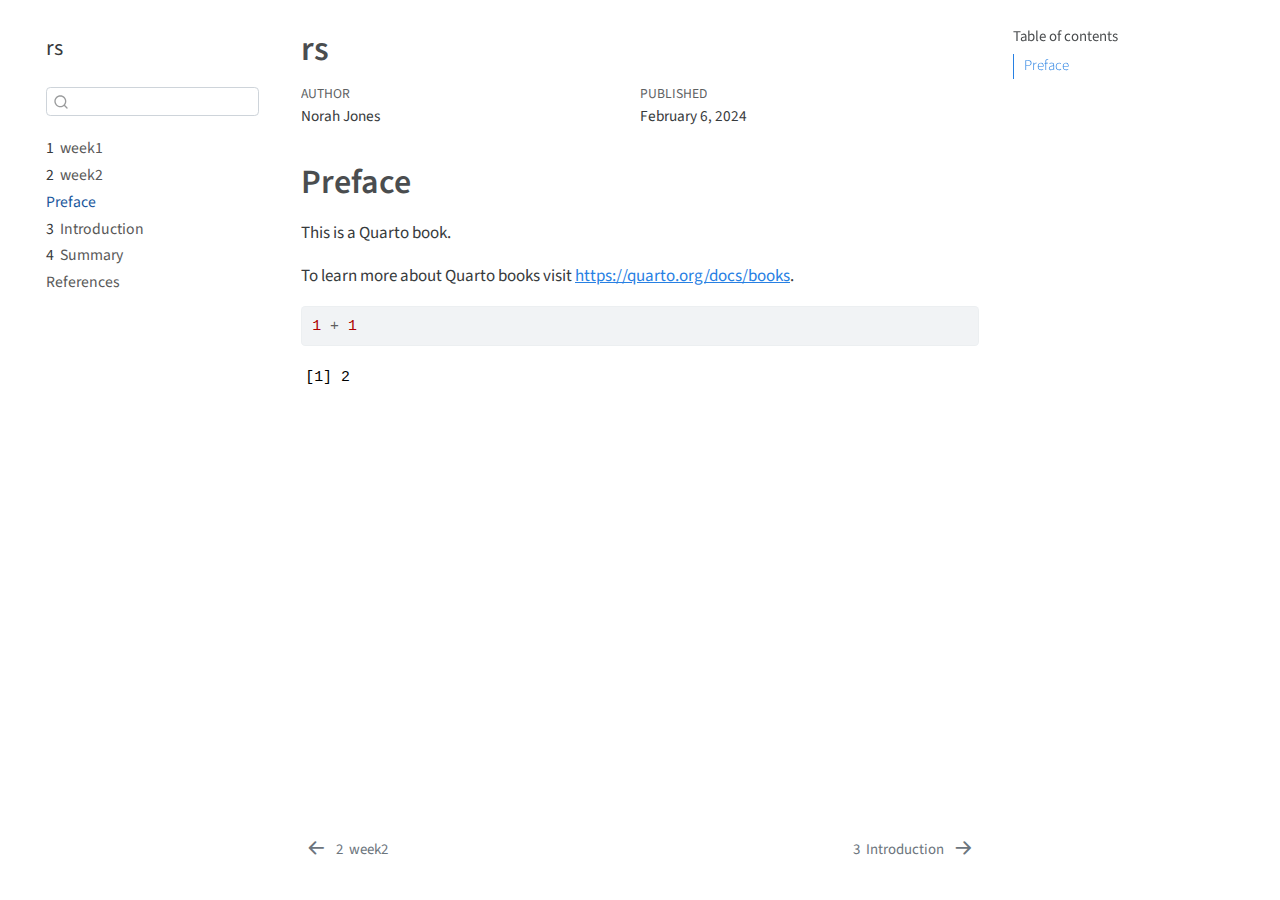
==== docs/index.html @ 3183f206 "111" ====
<!DOCTYPE html>
<html xmlns="http://www.w3.org/1999/xhtml" lang="en" xml:lang="en"><head>

<meta charset="utf-8">
<meta name="generator" content="quarto-1.3.450">

<meta name="viewport" content="width=device-width, initial-scale=1.0, user-scalable=yes">

<meta name="author" content="Norah Jones">
<meta name="dcterms.date" content="2024-02-06">

<title>rs</title>
<style>
code{white-space: pre-wrap;}
span.smallcaps{font-variant: small-caps;}
div.columns{display: flex; gap: min(4vw, 1.5em);}
div.column{flex: auto; overflow-x: auto;}
div.hanging-indent{margin-left: 1.5em; text-indent: -1.5em;}
ul.task-list{list-style: none;}
ul.task-list li input[type="checkbox"] {
  width: 0.8em;
  margin: 0 0.8em 0.2em -1em; /* quarto-specific, see https://github.com/quarto-dev/quarto-cli/issues/4556 */ 
  vertical-align: middle;
}
/* CSS for syntax highlighting */
pre > code.sourceCode { white-space: pre; position: relative; }
pre > code.sourceCode > span { display: inline-block; line-height: 1.25; }
pre > code.sourceCode > span:empty { height: 1.2em; }
.sourceCode { overflow: visible; }
code.sourceCode > span { color: inherit; text-decoration: inherit; }
div.sourceCode { margin: 1em 0; }
pre.sourceCode { margin: 0; }
@media screen {
div.sourceCode { overflow: auto; }
}
@media print {
pre > code.sourceCode { white-space: pre-wrap; }
pre > code.sourceCode > span { text-indent: -5em; padding-left: 5em; }
}
pre.numberSource code
  { counter-reset: source-line 0; }
pre.numberSource code > span
  { position: relative; left: -4em; counter-increment: source-line; }
pre.numberSource code > span > a:first-child::before
  { content: counter(source-line);
    position: relative; left: -1em; text-align: right; vertical-align: baseline;
    border: none; display: inline-block;
    -webkit-touch-callout: none; -webkit-user-select: none;
    -khtml-user-select: none; -moz-user-select: none;
    -ms-user-select: none; user-select: none;
    padding: 0 4px; width: 4em;
  }
pre.numberSource { margin-left: 3em;  padding-left: 4px; }
div.sourceCode
  {   }
@media screen {
pre > code.sourceCode > span > a:first-child::before { text-decoration: underline; }
}
</style>


<script src="site_libs/quarto-nav/quarto-nav.js"></script>
<script src="site_libs/quarto-nav/headroom.min.js"></script>
<script src="site_libs/clipboard/clipboard.min.js"></script>
<script src="site_libs/quarto-search/autocomplete.umd.js"></script>
<script src="site_libs/quarto-search/fuse.min.js"></script>
<script src="site_libs/quarto-search/quarto-search.js"></script>
<meta name="quarto:offset" content="./">
<link href="./intro.html" rel="next">
<link href="./week2.html" rel="prev">
<script src="site_libs/quarto-html/quarto.js"></script>
<script src="site_libs/quarto-html/popper.min.js"></script>
<script src="site_libs/quarto-html/tippy.umd.min.js"></script>
<script src="site_libs/quarto-html/anchor.min.js"></script>
<link href="site_libs/quarto-html/tippy.css" rel="stylesheet">
<link href="site_libs/quarto-html/quarto-syntax-highlighting.css" rel="stylesheet" id="quarto-text-highlighting-styles">
<script src="site_libs/bootstrap/bootstrap.min.js"></script>
<link href="site_libs/bootstrap/bootstrap-icons.css" rel="stylesheet">
<link href="site_libs/bootstrap/bootstrap.min.css" rel="stylesheet" id="quarto-bootstrap" data-mode="light">
<script id="quarto-search-options" type="application/json">{
  "location": "sidebar",
  "copy-button": false,
  "collapse-after": 3,
  "panel-placement": "start",
  "type": "textbox",
  "limit": 20,
  "language": {
    "search-no-results-text": "No results",
    "search-matching-documents-text": "matching documents",
    "search-copy-link-title": "Copy link to search",
    "search-hide-matches-text": "Hide additional matches",
    "search-more-match-text": "more match in this document",
    "search-more-matches-text": "more matches in this document",
    "search-clear-button-title": "Clear",
    "search-detached-cancel-button-title": "Cancel",
    "search-submit-button-title": "Submit",
    "search-label": "Search"
  }
}</script>


</head>

<body class="nav-sidebar floating">

<div id="quarto-search-results"></div>
  <header id="quarto-header" class="headroom fixed-top">
  <nav class="quarto-secondary-nav">
    <div class="container-fluid d-flex">
      <button type="button" class="quarto-btn-toggle btn" data-bs-toggle="collapse" data-bs-target="#quarto-sidebar,#quarto-sidebar-glass" aria-controls="quarto-sidebar" aria-expanded="false" aria-label="Toggle sidebar navigation" onclick="if (window.quartoToggleHeadroom) { window.quartoToggleHeadroom(); }">
        <i class="bi bi-layout-text-sidebar-reverse"></i>
      </button>
      <nav class="quarto-page-breadcrumbs" aria-label="breadcrumb"><ol class="breadcrumb"><li class="breadcrumb-item"><a href="./index.html">Preface</a></li></ol></nav>
      <a class="flex-grow-1" role="button" data-bs-toggle="collapse" data-bs-target="#quarto-sidebar,#quarto-sidebar-glass" aria-controls="quarto-sidebar" aria-expanded="false" aria-label="Toggle sidebar navigation" onclick="if (window.quartoToggleHeadroom) { window.quartoToggleHeadroom(); }">      
      </a>
      <button type="button" class="btn quarto-search-button" aria-label="" onclick="window.quartoOpenSearch();">
        <i class="bi bi-search"></i>
      </button>
    </div>
  </nav>
</header>
<!-- content -->
<div id="quarto-content" class="quarto-container page-columns page-rows-contents page-layout-article">
<!-- sidebar -->
  <nav id="quarto-sidebar" class="sidebar collapse collapse-horizontal sidebar-navigation floating overflow-auto">
    <div class="pt-lg-2 mt-2 text-left sidebar-header">
    <div class="sidebar-title mb-0 py-0">
      <a href="./">rs</a> 
    </div>
      </div>
        <div class="mt-2 flex-shrink-0 align-items-center">
        <div class="sidebar-search">
        <div id="quarto-search" class="" title="Search"></div>
        </div>
        </div>
    <div class="sidebar-menu-container"> 
    <ul class="list-unstyled mt-1">
        <li class="sidebar-item">
  <div class="sidebar-item-container"> 
  <a href="./week1.html" class="sidebar-item-text sidebar-link">
 <span class="menu-text"><span class="chapter-number">1</span>&nbsp; <span class="chapter-title">week1</span></span></a>
  </div>
</li>
        <li class="sidebar-item">
  <div class="sidebar-item-container"> 
  <a href="./week2.html" class="sidebar-item-text sidebar-link">
 <span class="menu-text"><span class="chapter-number">2</span>&nbsp; <span class="chapter-title">week2</span></span></a>
  </div>
</li>
        <li class="sidebar-item">
  <div class="sidebar-item-container"> 
  <a href="./index.html" class="sidebar-item-text sidebar-link active">
 <span class="menu-text">Preface</span></a>
  </div>
</li>
        <li class="sidebar-item">
  <div class="sidebar-item-container"> 
  <a href="./intro.html" class="sidebar-item-text sidebar-link">
 <span class="menu-text"><span class="chapter-number">3</span>&nbsp; <span class="chapter-title">Introduction</span></span></a>
  </div>
</li>
        <li class="sidebar-item">
  <div class="sidebar-item-container"> 
  <a href="./summary.html" class="sidebar-item-text sidebar-link">
 <span class="menu-text"><span class="chapter-number">4</span>&nbsp; <span class="chapter-title">Summary</span></span></a>
  </div>
</li>
        <li class="sidebar-item">
  <div class="sidebar-item-container"> 
  <a href="./references.html" class="sidebar-item-text sidebar-link">
 <span class="menu-text">References</span></a>
  </div>
</li>
    </ul>
    </div>
</nav>
<div id="quarto-sidebar-glass" data-bs-toggle="collapse" data-bs-target="#quarto-sidebar,#quarto-sidebar-glass"></div>
<!-- margin-sidebar -->
    <div id="quarto-margin-sidebar" class="sidebar margin-sidebar">
        <nav id="TOC" role="doc-toc" class="toc-active">
    <h2 id="toc-title">Table of contents</h2>
   
  <ul>
  <li><a href="#preface" id="toc-preface" class="nav-link active" data-scroll-target="#preface">Preface</a></li>
  </ul>
</nav>
    </div>
<!-- main -->
<main class="content" id="quarto-document-content">

<header id="title-block-header" class="quarto-title-block default">
<div class="quarto-title">
<h1 class="title">rs</h1>
</div>



<div class="quarto-title-meta">

    <div>
    <div class="quarto-title-meta-heading">Author</div>
    <div class="quarto-title-meta-contents">
             <p>Norah Jones </p>
          </div>
  </div>
    
    <div>
    <div class="quarto-title-meta-heading">Published</div>
    <div class="quarto-title-meta-contents">
      <p class="date">February 6, 2024</p>
    </div>
  </div>
  
    
  </div>
  

</header>

<section id="preface" class="level1 unnumbered">
<h1 class="unnumbered">Preface</h1>
<p>This is a Quarto book.</p>
<p>To learn more about Quarto books visit <a href="https://quarto.org/docs/books" class="uri">https://quarto.org/docs/books</a>.</p>
<div class="cell">
<div class="sourceCode cell-code" id="cb1"><pre class="sourceCode r code-with-copy"><code class="sourceCode r"><span id="cb1-1"><a href="#cb1-1" aria-hidden="true" tabindex="-1"></a><span class="dv">1</span> <span class="sc">+</span> <span class="dv">1</span></span></code><button title="Copy to Clipboard" class="code-copy-button"><i class="bi"></i></button></pre></div>
<div class="cell-output cell-output-stdout">
<pre><code>[1] 2</code></pre>
</div>
</div>


</section>

</main> <!-- /main -->
<script id="quarto-html-after-body" type="application/javascript">
window.document.addEventListener("DOMContentLoaded", function (event) {
  const toggleBodyColorMode = (bsSheetEl) => {
    const mode = bsSheetEl.getAttribute("data-mode");
    const bodyEl = window.document.querySelector("body");
    if (mode === "dark") {
      bodyEl.classList.add("quarto-dark");
      bodyEl.classList.remove("quarto-light");
    } else {
      bodyEl.classList.add("quarto-light");
      bodyEl.classList.remove("quarto-dark");
    }
  }
  const toggleBodyColorPrimary = () => {
    const bsSheetEl = window.document.querySelector("link#quarto-bootstrap");
    if (bsSheetEl) {
      toggleBodyColorMode(bsSheetEl);
    }
  }
  toggleBodyColorPrimary();  
  const icon = "";
  const anchorJS = new window.AnchorJS();
  anchorJS.options = {
    placement: 'right',
    icon: icon
  };
  anchorJS.add('.anchored');
  const isCodeAnnotation = (el) => {
    for (const clz of el.classList) {
      if (clz.startsWith('code-annotation-')) {                     
        return true;
      }
    }
    return false;
  }
  const clipboard = new window.ClipboardJS('.code-copy-button', {
    text: function(trigger) {
      const codeEl = trigger.previousElementSibling.cloneNode(true);
      for (const childEl of codeEl.children) {
        if (isCodeAnnotation(childEl)) {
          childEl.remove();
        }
      }
      return codeEl.innerText;
    }
  });
  clipboard.on('success', function(e) {
    // button target
    const button = e.trigger;
    // don't keep focus
    button.blur();
    // flash "checked"
    button.classList.add('code-copy-button-checked');
    var currentTitle = button.getAttribute("title");
    button.setAttribute("title", "Copied!");
    let tooltip;
    if (window.bootstrap) {
      button.setAttribute("data-bs-toggle", "tooltip");
      button.setAttribute("data-bs-placement", "left");
      button.setAttribute("data-bs-title", "Copied!");
      tooltip = new bootstrap.Tooltip(button, 
        { trigger: "manual", 
          customClass: "code-copy-button-tooltip",
          offset: [0, -8]});
      tooltip.show();    
    }
    setTimeout(function() {
      if (tooltip) {
        tooltip.hide();
        button.removeAttribute("data-bs-title");
        button.removeAttribute("data-bs-toggle");
        button.removeAttribute("data-bs-placement");
      }
      button.setAttribute("title", currentTitle);
      button.classList.remove('code-copy-button-checked');
    }, 1000);
    // clear code selection
    e.clearSelection();
  });
  function tippyHover(el, contentFn) {
    const config = {
      allowHTML: true,
      content: contentFn,
      maxWidth: 500,
      delay: 100,
      arrow: false,
      appendTo: function(el) {
          return el.parentElement;
      },
      interactive: true,
      interactiveBorder: 10,
      theme: 'quarto',
      placement: 'bottom-start'
    };
    window.tippy(el, config); 
  }
  const noterefs = window.document.querySelectorAll('a[role="doc-noteref"]');
  for (var i=0; i<noterefs.length; i++) {
    const ref = noterefs[i];
    tippyHover(ref, function() {
      // use id or data attribute instead here
      let href = ref.getAttribute('data-footnote-href') || ref.getAttribute('href');
      try { href = new URL(href).hash; } catch {}
      const id = href.replace(/^#\/?/, "");
      const note = window.document.getElementById(id);
      return note.innerHTML;
    });
  }
      let selectedAnnoteEl;
      const selectorForAnnotation = ( cell, annotation) => {
        let cellAttr = 'data-code-cell="' + cell + '"';
        let lineAttr = 'data-code-annotation="' +  annotation + '"';
        const selector = 'span[' + cellAttr + '][' + lineAttr + ']';
        return selector;
      }
      const selectCodeLines = (annoteEl) => {
        const doc = window.document;
        const targetCell = annoteEl.getAttribute("data-target-cell");
        const targetAnnotation = annoteEl.getAttribute("data-target-annotation");
        const annoteSpan = window.document.querySelector(selectorForAnnotation(targetCell, targetAnnotation));
        const lines = annoteSpan.getAttribute("data-code-lines").split(",");
        const lineIds = lines.map((line) => {
          return targetCell + "-" + line;
        })
        let top = null;
        let height = null;
        let parent = null;
        if (lineIds.length > 0) {
            //compute the position of the single el (top and bottom and make a div)
            const el = window.document.getElementById(lineIds[0]);
            top = el.offsetTop;
            height = el.offsetHeight;
            parent = el.parentElement.parentElement;
          if (lineIds.length > 1) {
            const lastEl = window.document.getElementById(lineIds[lineIds.length - 1]);
            const bottom = lastEl.offsetTop + lastEl.offsetHeight;
            height = bottom - top;
          }
          if (top !== null && height !== null && parent !== null) {
            // cook up a div (if necessary) and position it 
            let div = window.document.getElementById("code-annotation-line-highlight");
            if (div === null) {
              div = window.document.createElement("div");
              div.setAttribute("id", "code-annotation-line-highlight");
              div.style.position = 'absolute';
              parent.appendChild(div);
            }
            div.style.top = top - 2 + "px";
            div.style.height = height + 4 + "px";
            let gutterDiv = window.document.getElementById("code-annotation-line-highlight-gutter");
            if (gutterDiv === null) {
              gutterDiv = window.document.createElement("div");
              gutterDiv.setAttribute("id", "code-annotation-line-highlight-gutter");
              gutterDiv.style.position = 'absolute';
              const codeCell = window.document.getElementById(targetCell);
              const gutter = codeCell.querySelector('.code-annotation-gutter');
              gutter.appendChild(gutterDiv);
            }
            gutterDiv.style.top = top - 2 + "px";
            gutterDiv.style.height = height + 4 + "px";
          }
          selectedAnnoteEl = annoteEl;
        }
      };
      const unselectCodeLines = () => {
        const elementsIds = ["code-annotation-line-highlight", "code-annotation-line-highlight-gutter"];
        elementsIds.forEach((elId) => {
          const div = window.document.getElementById(elId);
          if (div) {
            div.remove();
          }
        });
        selectedAnnoteEl = undefined;
      };
      // Attach click handler to the DT
      const annoteDls = window.document.querySelectorAll('dt[data-target-cell]');
      for (const annoteDlNode of annoteDls) {
        annoteDlNode.addEventListener('click', (event) => {
          const clickedEl = event.target;
          if (clickedEl !== selectedAnnoteEl) {
            unselectCodeLines();
            const activeEl = window.document.querySelector('dt[data-target-cell].code-annotation-active');
            if (activeEl) {
              activeEl.classList.remove('code-annotation-active');
            }
            selectCodeLines(clickedEl);
            clickedEl.classList.add('code-annotation-active');
          } else {
            // Unselect the line
            unselectCodeLines();
            clickedEl.classList.remove('code-annotation-active');
          }
        });
      }
  const findCites = (el) => {
    const parentEl = el.parentElement;
    if (parentEl) {
      const cites = parentEl.dataset.cites;
      if (cites) {
        return {
          el,
          cites: cites.split(' ')
        };
      } else {
        return findCites(el.parentElement)
      }
    } else {
      return undefined;
    }
  };
  var bibliorefs = window.document.querySelectorAll('a[role="doc-biblioref"]');
  for (var i=0; i<bibliorefs.length; i++) {
    const ref = bibliorefs[i];
    const citeInfo = findCites(ref);
    if (citeInfo) {
      tippyHover(citeInfo.el, function() {
        var popup = window.document.createElement('div');
        citeInfo.cites.forEach(function(cite) {
          var citeDiv = window.document.createElement('div');
          citeDiv.classList.add('hanging-indent');
          citeDiv.classList.add('csl-entry');
          var biblioDiv = window.document.getElementById('ref-' + cite);
          if (biblioDiv) {
            citeDiv.innerHTML = biblioDiv.innerHTML;
          }
          popup.appendChild(citeDiv);
        });
        return popup.innerHTML;
      });
    }
  }
});
</script>
<nav class="page-navigation">
  <div class="nav-page nav-page-previous">
      <a href="./week2.html" class="pagination-link">
        <i class="bi bi-arrow-left-short"></i> <span class="nav-page-text"><span class="chapter-number">2</span>&nbsp; <span class="chapter-title">week2</span></span>
      </a>          
  </div>
  <div class="nav-page nav-page-next">
      <a href="./intro.html" class="pagination-link">
        <span class="nav-page-text"><span class="chapter-number">3</span>&nbsp; <span class="chapter-title">Introduction</span></span> <i class="bi bi-arrow-right-short"></i>
      </a>
  </div>
</nav>
</div> <!-- /content -->



</body></html>
---- docs/site_libs/quarto-html/tippy.css ----
.tippy-box[data-animation=fade][data-state=hidden]{opacity:0}[data-tippy-root]{max-width:calc(100vw - 10px)}.tippy-box{position:relative;background-color:#333;color:#fff;border-radius:4px;font-size:14px;line-height:1.4;white-space:normal;outline:0;transition-property:transform,visibility,opacity}.tippy-box[data-placement^=top]>.tippy-arrow{bottom:0}.tippy-box[data-placement^=top]>.tippy-arrow:before{bottom:-7px;left:0;border-width:8px 8px 0;border-top-color:initial;transform-origin:center top}.tippy-box[data-placement^=bottom]>.tippy-arrow{top:0}.tippy-box[data-placement^=bottom]>.tippy-arrow:before{top:-7px;left:0;border-width:0 8px 8px;border-bottom-color:initial;transform-origin:center bottom}.tippy-box[data-placement^=left]>.tippy-arrow{right:0}.tippy-box[data-placement^=left]>.tippy-arrow:before{border-width:8px 0 8px 8px;border-left-color:initial;right:-7px;transform-origin:center left}.tippy-box[data-placement^=right]>.tippy-arrow{left:0}.tippy-box[data-placement^=right]>.tippy-arrow:before{left:-7px;border-width:8px 8px 8px 0;border-right-color:initial;transform-origin:center right}.tippy-box[data-inertia][data-state=visible]{transition-timing-function:cubic-bezier(.54,1.5,.38,1.11)}.tippy-arrow{width:16px;height:16px;color:#333}.tippy-arrow:before{content:"";position:absolute;border-color:transparent;border-style:solid}.tippy-content{position:relative;padding:5px 9px;z-index:1}
---- docs/site_libs/quarto-html/quarto-syntax-highlighting.css ----
/* quarto syntax highlight colors */
:root {
  --quarto-hl-ot-color: #003B4F;
  --quarto-hl-at-color: #657422;
  --quarto-hl-ss-color: #20794D;
  --quarto-hl-an-color: #5E5E5E;
  --quarto-hl-fu-color: #4758AB;
  --quarto-hl-st-color: #20794D;
  --quarto-hl-cf-color: #003B4F;
  --quarto-hl-op-color: #5E5E5E;
  --quarto-hl-er-color: #AD0000;
  --quarto-hl-bn-color: #AD0000;
  --quarto-hl-al-color: #AD0000;
  --quarto-hl-va-color: #111111;
  --quarto-hl-bu-color: inherit;
  --quarto-hl-ex-color: inherit;
  --quarto-hl-pp-color: #AD0000;
  --quarto-hl-in-color: #5E5E5E;
  --quarto-hl-vs-color: #20794D;
  --quarto-hl-wa-color: #5E5E5E;
  --quarto-hl-do-color: #5E5E5E;
  --quarto-hl-im-color: #00769E;
  --quarto-hl-ch-color: #20794D;
  --quarto-hl-dt-color: #AD0000;
  --quarto-hl-fl-color: #AD0000;
  --quarto-hl-co-color: #5E5E5E;
  --quarto-hl-cv-color: #5E5E5E;
  --quarto-hl-cn-color: #8f5902;
  --quarto-hl-sc-color: #5E5E5E;
  --quarto-hl-dv-color: #AD0000;
  --quarto-hl-kw-color: #003B4F;
}

/* other quarto variables */
:root {
  --quarto-font-monospace: SFMono-Regular, Menlo, Monaco, Consolas, "Liberation Mono", "Courier New", monospace;
}

pre > code.sourceCode > span {
  color: #003B4F;
}

code span {
  color: #003B4F;
}

code.sourceCode > span {
  color: #003B4F;
}

div.sourceCode,
div.sourceCode pre.sourceCode {
  color: #003B4F;
}

code span.ot {
  color: #003B4F;
  font-style: inherit;
}

code span.at {
  color: #657422;
  font-style: inherit;
}

code span.ss {
  color: #20794D;
  font-style: inherit;
}

code span.an {
  color: #5E5E5E;
  font-style: inherit;
}

code span.fu {
  color: #4758AB;
  font-style: inherit;
}

code span.st {
  color: #20794D;
  font-style: inherit;
}

code span.cf {
  color: #003B4F;
  font-style: inherit;
}

code span.op {
  color: #5E5E5E;
  font-style: inherit;
}

code span.er {
  color: #AD0000;
  font-style: inherit;
}

code span.bn {
  color: #AD0000;
  font-style: inherit;
}

code span.al {
  color: #AD0000;
  font-style: inherit;
}

code span.va {
  color: #111111;
  font-style: inherit;
}

code span.bu {
  font-style: inherit;
}

code span.ex {
  font-style: inherit;
}

code span.pp {
  color: #AD0000;
  font-style: inherit;
}

code span.in {
  color: #5E5E5E;
  font-style: inherit;
}

code span.vs {
  color: #20794D;
  font-style: inherit;
}

code span.wa {
  color: #5E5E5E;
  font-style: italic;
}

code span.do {
  color: #5E5E5E;
  font-style: italic;
}

code span.im {
  color: #00769E;
  font-style: inherit;
}

code span.ch {
  color: #20794D;
  font-style: inherit;
}

code span.dt {
  color: #AD0000;
  font-style: inherit;
}

code span.fl {
  color: #AD0000;
  font-style: inherit;
}

code span.co {
  color: #5E5E5E;
  font-style: inherit;
}

code span.cv {
  color: #5E5E5E;
  font-style: italic;
}

code span.cn {
  color: #8f5902;
  font-style: inherit;
}

code span.sc {
  color: #5E5E5E;
  font-style: inherit;
}

code span.dv {
  color: #AD0000;
  font-style: inherit;
}

code span.kw {
  color: #003B4F;
  font-style: inherit;
}

.prevent-inlining {
  content: "</";
}

/*# sourceMappingURL=debc5d5d77c3f9108843748ff7464032.css.map */
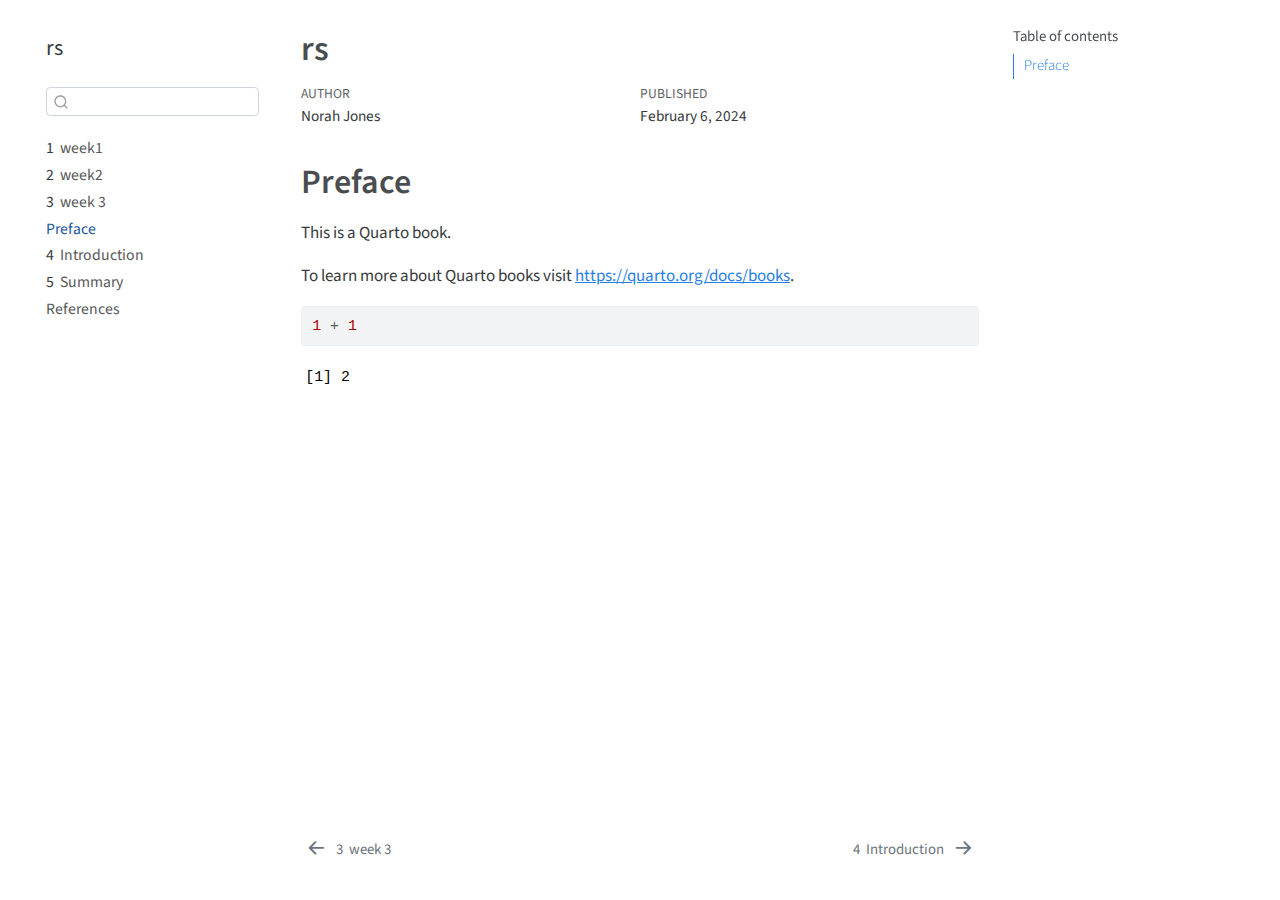
==== commit f4bf4db8: "333333" ====
--- a/docs/index.html
+++ b/docs/index.html
@@ -67,7 +67,7 @@
 <script src="site_libs/quarto-search/quarto-search.js"></script>
 <meta name="quarto:offset" content="./">
 <link href="./intro.html" rel="next">
-<link href="./week2.html" rel="prev">
+<link href="./week3.html" rel="prev">
 <script src="site_libs/quarto-html/quarto.js"></script>
 <script src="site_libs/quarto-html/popper.min.js"></script>
 <script src="site_libs/quarto-html/tippy.umd.min.js"></script>
@@ -149,6 +149,12 @@
 </li>
         <li class="sidebar-item">
   <div class="sidebar-item-container"> 
+  <a href="./week3.html" class="sidebar-item-text sidebar-link">
+ <span class="menu-text"><span class="chapter-number">3</span>&nbsp; <span class="chapter-title">week 3</span></span></a>
+  </div>
+</li>
+        <li class="sidebar-item">
+  <div class="sidebar-item-container"> 
   <a href="./index.html" class="sidebar-item-text sidebar-link active">
  <span class="menu-text">Preface</span></a>
   </div>
@@ -156,13 +162,13 @@
         <li class="sidebar-item">
   <div class="sidebar-item-container"> 
   <a href="./intro.html" class="sidebar-item-text sidebar-link">
- <span class="menu-text"><span class="chapter-number">3</span>&nbsp; <span class="chapter-title">Introduction</span></span></a>
+ <span class="menu-text"><span class="chapter-number">4</span>&nbsp; <span class="chapter-title">Introduction</span></span></a>
   </div>
 </li>
         <li class="sidebar-item">
   <div class="sidebar-item-container"> 
   <a href="./summary.html" class="sidebar-item-text sidebar-link">
- <span class="menu-text"><span class="chapter-number">4</span>&nbsp; <span class="chapter-title">Summary</span></span></a>
+ <span class="menu-text"><span class="chapter-number">5</span>&nbsp; <span class="chapter-title">Summary</span></span></a>
   </div>
 </li>
         <li class="sidebar-item">
@@ -467,13 +473,13 @@
 </script>
 <nav class="page-navigation">
   <div class="nav-page nav-page-previous">
-      <a href="./week2.html" class="pagination-link">
-        <i class="bi bi-arrow-left-short"></i> <span class="nav-page-text"><span class="chapter-number">2</span>&nbsp; <span class="chapter-title">week2</span></span>
+      <a href="./week3.html" class="pagination-link">
+        <i class="bi bi-arrow-left-short"></i> <span class="nav-page-text"><span class="chapter-number">3</span>&nbsp; <span class="chapter-title">week 3</span></span>
       </a>          
   </div>
   <div class="nav-page nav-page-next">
       <a href="./intro.html" class="pagination-link">
-        <span class="nav-page-text"><span class="chapter-number">3</span>&nbsp; <span class="chapter-title">Introduction</span></span> <i class="bi bi-arrow-right-short"></i>
+        <span class="nav-page-text"><span class="chapter-number">4</span>&nbsp; <span class="chapter-title">Introduction</span></span> <i class="bi bi-arrow-right-short"></i>
       </a>
   </div>
 </nav>
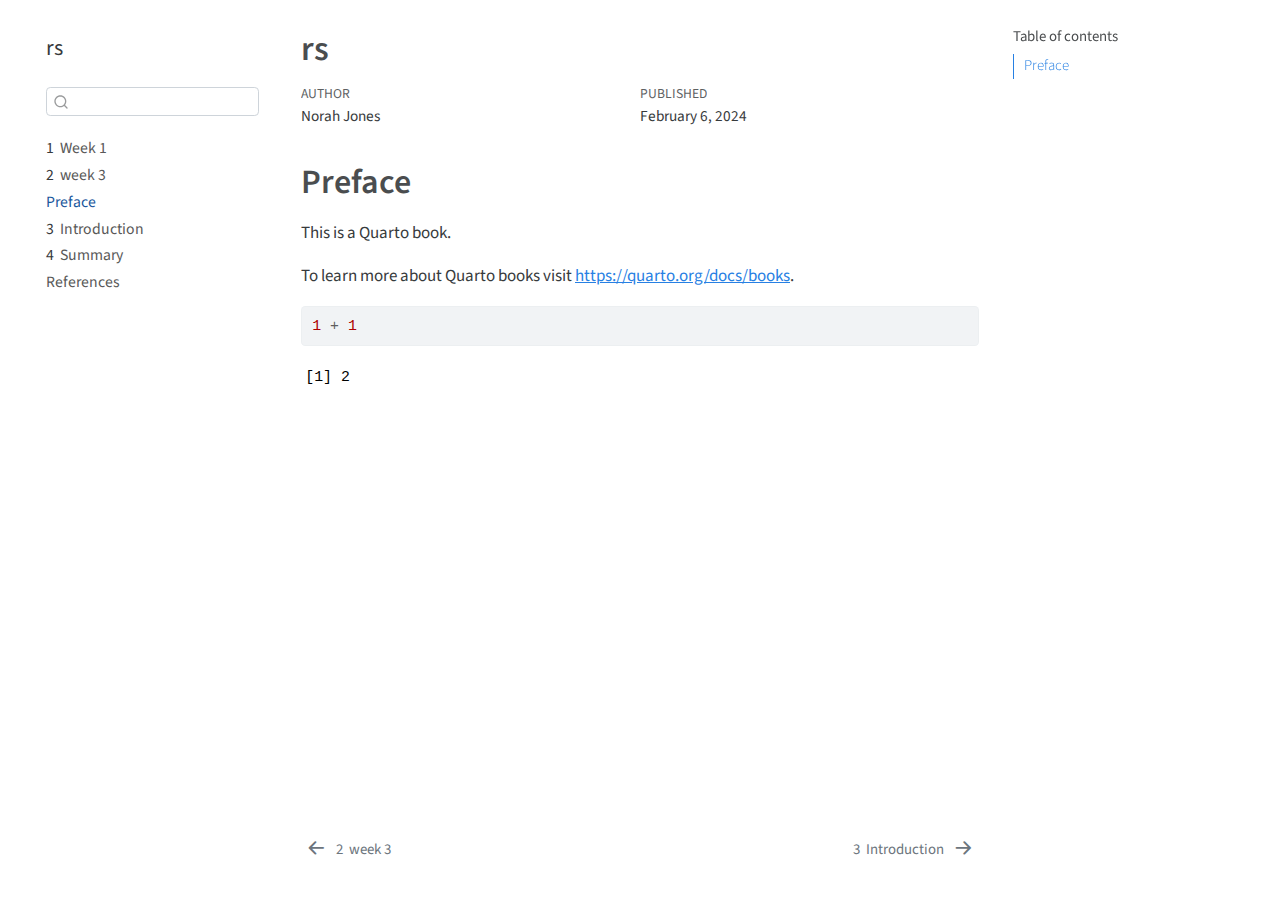
==== commit 090ee8ca: "11111111" ====
--- a/docs/index.html
+++ b/docs/index.html
@@ -138,19 +138,13 @@
         <li class="sidebar-item">
   <div class="sidebar-item-container"> 
   <a href="./week1.html" class="sidebar-item-text sidebar-link">
- <span class="menu-text"><span class="chapter-number">1</span>&nbsp; <span class="chapter-title">week1</span></span></a>
-  </div>
-</li>
-        <li class="sidebar-item">
-  <div class="sidebar-item-container"> 
-  <a href="./week2.html" class="sidebar-item-text sidebar-link">
- <span class="menu-text"><span class="chapter-number">2</span>&nbsp; <span class="chapter-title">week2</span></span></a>
+ <span class="menu-text"><span class="chapter-number">1</span>&nbsp; <span class="chapter-title">Week 1</span></span></a>
   </div>
 </li>
         <li class="sidebar-item">
   <div class="sidebar-item-container"> 
   <a href="./week3.html" class="sidebar-item-text sidebar-link">
- <span class="menu-text"><span class="chapter-number">3</span>&nbsp; <span class="chapter-title">week 3</span></span></a>
+ <span class="menu-text"><span class="chapter-number">2</span>&nbsp; <span class="chapter-title">week 3</span></span></a>
   </div>
 </li>
         <li class="sidebar-item">
@@ -162,13 +156,13 @@
         <li class="sidebar-item">
   <div class="sidebar-item-container"> 
   <a href="./intro.html" class="sidebar-item-text sidebar-link">
- <span class="menu-text"><span class="chapter-number">4</span>&nbsp; <span class="chapter-title">Introduction</span></span></a>
+ <span class="menu-text"><span class="chapter-number">3</span>&nbsp; <span class="chapter-title">Introduction</span></span></a>
   </div>
 </li>
         <li class="sidebar-item">
   <div class="sidebar-item-container"> 
   <a href="./summary.html" class="sidebar-item-text sidebar-link">
- <span class="menu-text"><span class="chapter-number">5</span>&nbsp; <span class="chapter-title">Summary</span></span></a>
+ <span class="menu-text"><span class="chapter-number">4</span>&nbsp; <span class="chapter-title">Summary</span></span></a>
   </div>
 </li>
         <li class="sidebar-item">
@@ -474,12 +468,12 @@
 <nav class="page-navigation">
   <div class="nav-page nav-page-previous">
       <a href="./week3.html" class="pagination-link">
-        <i class="bi bi-arrow-left-short"></i> <span class="nav-page-text"><span class="chapter-number">3</span>&nbsp; <span class="chapter-title">week 3</span></span>
+        <i class="bi bi-arrow-left-short"></i> <span class="nav-page-text"><span class="chapter-number">2</span>&nbsp; <span class="chapter-title">week 3</span></span>
       </a>          
   </div>
   <div class="nav-page nav-page-next">
       <a href="./intro.html" class="pagination-link">
-        <span class="nav-page-text"><span class="chapter-number">4</span>&nbsp; <span class="chapter-title">Introduction</span></span> <i class="bi bi-arrow-right-short"></i>
+        <span class="nav-page-text"><span class="chapter-number">3</span>&nbsp; <span class="chapter-title">Introduction</span></span> <i class="bi bi-arrow-right-short"></i>
       </a>
   </div>
 </nav>
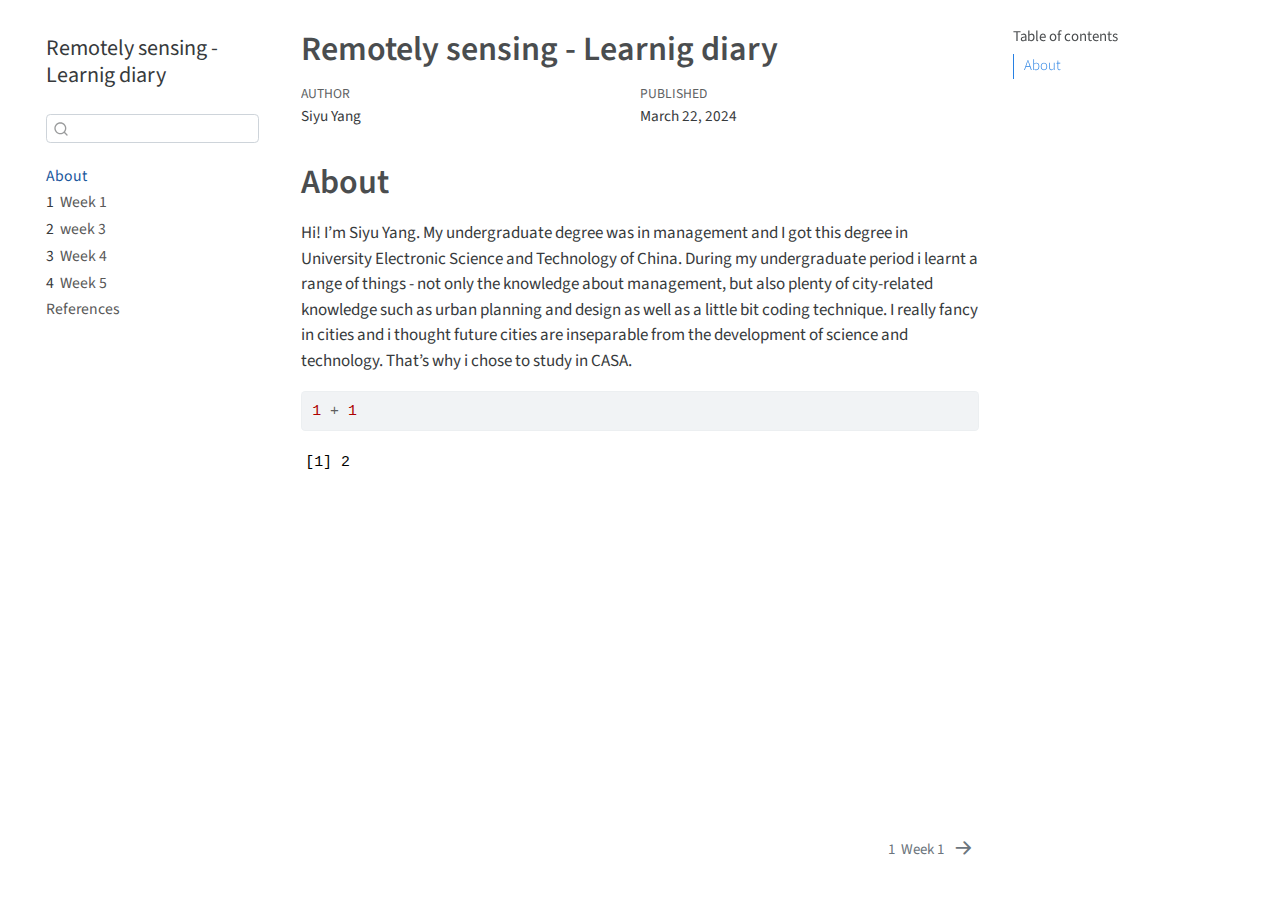
==== commit 5763d7a2: "1111" ====
--- a/docs/index.html
+++ b/docs/index.html
@@ -6,10 +6,10 @@
 
 <meta name="viewport" content="width=device-width, initial-scale=1.0, user-scalable=yes">
 
-<meta name="author" content="Norah Jones">
-<meta name="dcterms.date" content="2024-02-06">
-
-<title>rs</title>
+<meta name="author" content="Siyu Yang">
+<meta name="dcterms.date" content="2024-03-22">
+
+<title>Remotely sensing - Learnig diary</title>
 <style>
 code{white-space: pre-wrap;}
 span.smallcaps{font-variant: small-caps;}
@@ -66,8 +66,7 @@
 <script src="site_libs/quarto-search/fuse.min.js"></script>
 <script src="site_libs/quarto-search/quarto-search.js"></script>
 <meta name="quarto:offset" content="./">
-<link href="./intro.html" rel="next">
-<link href="./week3.html" rel="prev">
+<link href="./week1.html" rel="next">
 <script src="site_libs/quarto-html/quarto.js"></script>
 <script src="site_libs/quarto-html/popper.min.js"></script>
 <script src="site_libs/quarto-html/tippy.umd.min.js"></script>
@@ -110,7 +109,7 @@
       <button type="button" class="quarto-btn-toggle btn" data-bs-toggle="collapse" data-bs-target="#quarto-sidebar,#quarto-sidebar-glass" aria-controls="quarto-sidebar" aria-expanded="false" aria-label="Toggle sidebar navigation" onclick="if (window.quartoToggleHeadroom) { window.quartoToggleHeadroom(); }">
         <i class="bi bi-layout-text-sidebar-reverse"></i>
       </button>
-      <nav class="quarto-page-breadcrumbs" aria-label="breadcrumb"><ol class="breadcrumb"><li class="breadcrumb-item"><a href="./index.html">Preface</a></li></ol></nav>
+      <nav class="quarto-page-breadcrumbs" aria-label="breadcrumb"><ol class="breadcrumb"><li class="breadcrumb-item"><a href="./index.html">About</a></li></ol></nav>
       <a class="flex-grow-1" role="button" data-bs-toggle="collapse" data-bs-target="#quarto-sidebar,#quarto-sidebar-glass" aria-controls="quarto-sidebar" aria-expanded="false" aria-label="Toggle sidebar navigation" onclick="if (window.quartoToggleHeadroom) { window.quartoToggleHeadroom(); }">      
       </a>
       <button type="button" class="btn quarto-search-button" aria-label="" onclick="window.quartoOpenSearch();">
@@ -125,7 +124,7 @@
   <nav id="quarto-sidebar" class="sidebar collapse collapse-horizontal sidebar-navigation floating overflow-auto">
     <div class="pt-lg-2 mt-2 text-left sidebar-header">
     <div class="sidebar-title mb-0 py-0">
-      <a href="./">rs</a> 
+      <a href="./">Remotely sensing - Learnig diary</a> 
     </div>
       </div>
         <div class="mt-2 flex-shrink-0 align-items-center">
@@ -137,6 +136,12 @@
     <ul class="list-unstyled mt-1">
         <li class="sidebar-item">
   <div class="sidebar-item-container"> 
+  <a href="./index.html" class="sidebar-item-text sidebar-link active">
+ <span class="menu-text">About</span></a>
+  </div>
+</li>
+        <li class="sidebar-item">
+  <div class="sidebar-item-container"> 
   <a href="./week1.html" class="sidebar-item-text sidebar-link">
  <span class="menu-text"><span class="chapter-number">1</span>&nbsp; <span class="chapter-title">Week 1</span></span></a>
   </div>
@@ -149,20 +154,14 @@
 </li>
         <li class="sidebar-item">
   <div class="sidebar-item-container"> 
-  <a href="./index.html" class="sidebar-item-text sidebar-link active">
- <span class="menu-text">Preface</span></a>
-  </div>
-</li>
-        <li class="sidebar-item">
-  <div class="sidebar-item-container"> 
-  <a href="./intro.html" class="sidebar-item-text sidebar-link">
- <span class="menu-text"><span class="chapter-number">3</span>&nbsp; <span class="chapter-title">Introduction</span></span></a>
-  </div>
-</li>
-        <li class="sidebar-item">
-  <div class="sidebar-item-container"> 
-  <a href="./summary.html" class="sidebar-item-text sidebar-link">
- <span class="menu-text"><span class="chapter-number">4</span>&nbsp; <span class="chapter-title">Summary</span></span></a>
+  <a href="./week4.html" class="sidebar-item-text sidebar-link">
+ <span class="menu-text"><span class="chapter-number">3</span>&nbsp; <span class="chapter-title">Week 4</span></span></a>
+  </div>
+</li>
+        <li class="sidebar-item">
+  <div class="sidebar-item-container"> 
+  <a href="./week5.html" class="sidebar-item-text sidebar-link">
+ <span class="menu-text"><span class="chapter-number">4</span>&nbsp; <span class="chapter-title">Week 5</span></span></a>
   </div>
 </li>
         <li class="sidebar-item">
@@ -181,7 +180,7 @@
     <h2 id="toc-title">Table of contents</h2>
    
   <ul>
-  <li><a href="#preface" id="toc-preface" class="nav-link active" data-scroll-target="#preface">Preface</a></li>
+  <li><a href="#about" id="toc-about" class="nav-link active" data-scroll-target="#about">About</a></li>
   </ul>
 </nav>
     </div>
@@ -190,7 +189,7 @@
 
 <header id="title-block-header" class="quarto-title-block default">
 <div class="quarto-title">
-<h1 class="title">rs</h1>
+<h1 class="title">Remotely sensing - Learnig diary</h1>
 </div>
 
 
@@ -200,14 +199,14 @@
     <div>
     <div class="quarto-title-meta-heading">Author</div>
     <div class="quarto-title-meta-contents">
-             <p>Norah Jones </p>
+             <p>Siyu Yang </p>
           </div>
   </div>
     
     <div>
     <div class="quarto-title-meta-heading">Published</div>
     <div class="quarto-title-meta-contents">
-      <p class="date">February 6, 2024</p>
+      <p class="date">March 22, 2024</p>
     </div>
   </div>
   
@@ -217,10 +216,9 @@
 
 </header>
 
-<section id="preface" class="level1 unnumbered">
-<h1 class="unnumbered">Preface</h1>
-<p>This is a Quarto book.</p>
-<p>To learn more about Quarto books visit <a href="https://quarto.org/docs/books" class="uri">https://quarto.org/docs/books</a>.</p>
+<section id="about" class="level1 unnumbered">
+<h1 class="unnumbered">About</h1>
+<p>Hi! I’m Siyu Yang. My undergraduate degree was in management and I got this degree in University Electronic Science and Technology of China. During my undergraduate period i learnt a range of things - not only the knowledge about management, but also plenty of city-related knowledge such as urban planning and design as well as a little bit coding technique. I really fancy in cities and i thought future cities are inseparable from the development of science and technology. That’s why i chose to study in CASA.</p>
 <div class="cell">
 <div class="sourceCode cell-code" id="cb1"><pre class="sourceCode r code-with-copy"><code class="sourceCode r"><span id="cb1-1"><a href="#cb1-1" aria-hidden="true" tabindex="-1"></a><span class="dv">1</span> <span class="sc">+</span> <span class="dv">1</span></span></code><button title="Copy to Clipboard" class="code-copy-button"><i class="bi"></i></button></pre></div>
 <div class="cell-output cell-output-stdout">
@@ -467,13 +465,10 @@
 </script>
 <nav class="page-navigation">
   <div class="nav-page nav-page-previous">
-      <a href="./week3.html" class="pagination-link">
-        <i class="bi bi-arrow-left-short"></i> <span class="nav-page-text"><span class="chapter-number">2</span>&nbsp; <span class="chapter-title">week 3</span></span>
-      </a>          
   </div>
   <div class="nav-page nav-page-next">
-      <a href="./intro.html" class="pagination-link">
-        <span class="nav-page-text"><span class="chapter-number">3</span>&nbsp; <span class="chapter-title">Introduction</span></span> <i class="bi bi-arrow-right-short"></i>
+      <a href="./week1.html" class="pagination-link">
+        <span class="nav-page-text"><span class="chapter-number">1</span>&nbsp; <span class="chapter-title">Week 1</span></span> <i class="bi bi-arrow-right-short"></i>
       </a>
   </div>
 </nav>
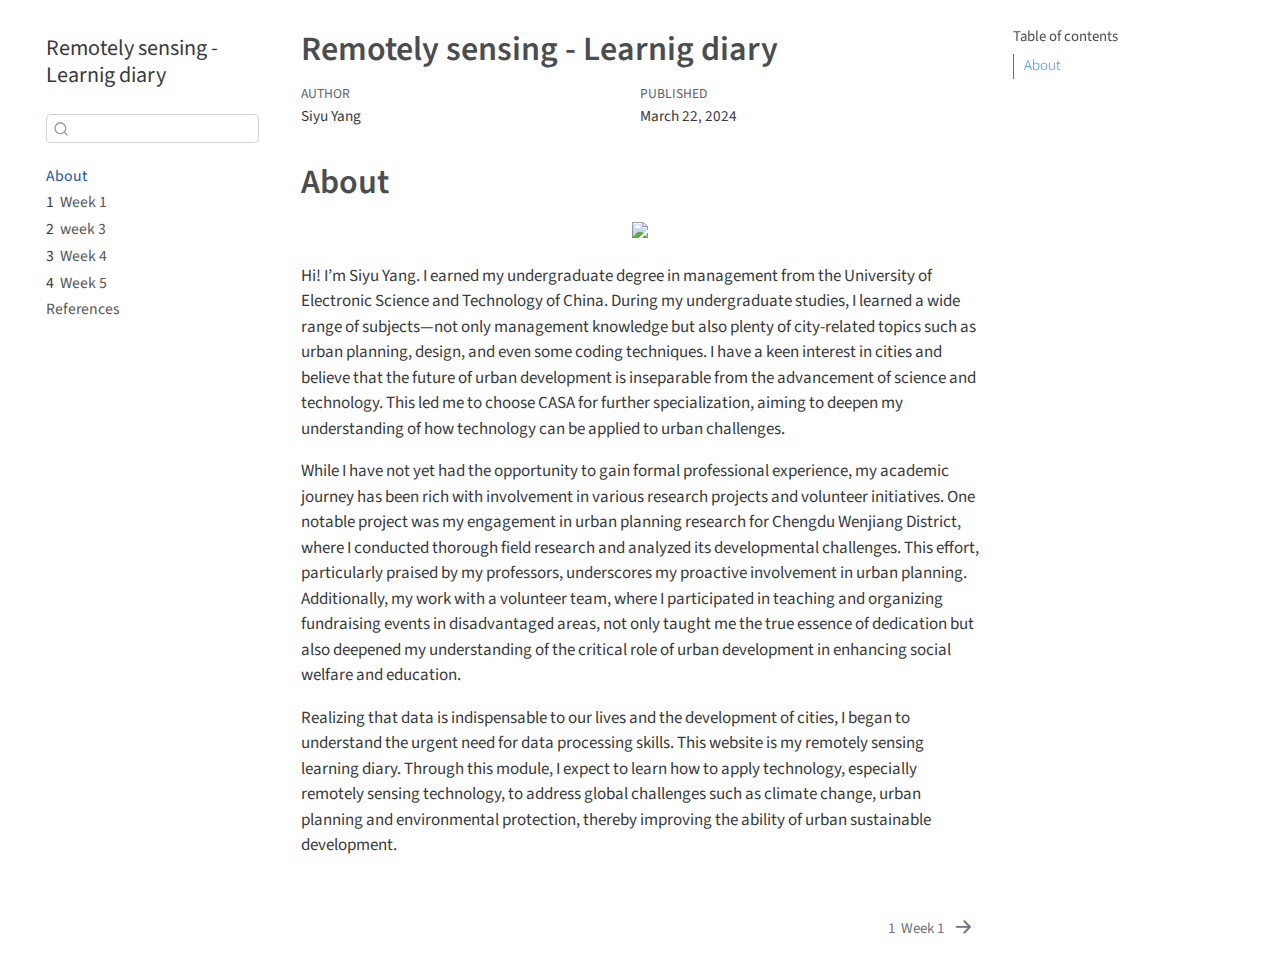
==== commit 4fb99620: "0000" ====
--- a/docs/index.html
+++ b/docs/index.html
@@ -21,40 +21,6 @@
   width: 0.8em;
   margin: 0 0.8em 0.2em -1em; /* quarto-specific, see https://github.com/quarto-dev/quarto-cli/issues/4556 */ 
   vertical-align: middle;
-}
-/* CSS for syntax highlighting */
-pre > code.sourceCode { white-space: pre; position: relative; }
-pre > code.sourceCode > span { display: inline-block; line-height: 1.25; }
-pre > code.sourceCode > span:empty { height: 1.2em; }
-.sourceCode { overflow: visible; }
-code.sourceCode > span { color: inherit; text-decoration: inherit; }
-div.sourceCode { margin: 1em 0; }
-pre.sourceCode { margin: 0; }
-@media screen {
-div.sourceCode { overflow: auto; }
-}
-@media print {
-pre > code.sourceCode { white-space: pre-wrap; }
-pre > code.sourceCode > span { text-indent: -5em; padding-left: 5em; }
-}
-pre.numberSource code
-  { counter-reset: source-line 0; }
-pre.numberSource code > span
-  { position: relative; left: -4em; counter-increment: source-line; }
-pre.numberSource code > span > a:first-child::before
-  { content: counter(source-line);
-    position: relative; left: -1em; text-align: right; vertical-align: baseline;
-    border: none; display: inline-block;
-    -webkit-touch-callout: none; -webkit-user-select: none;
-    -khtml-user-select: none; -moz-user-select: none;
-    -ms-user-select: none; user-select: none;
-    padding: 0 4px; width: 4em;
-  }
-pre.numberSource { margin-left: 3em;  padding-left: 4px; }
-div.sourceCode
-  {   }
-@media screen {
-pre > code.sourceCode > span > a:first-child::before { text-decoration: underline; }
 }
 </style>
 
@@ -218,13 +184,14 @@
 
 <section id="about" class="level1 unnumbered">
 <h1 class="unnumbered">About</h1>
-<p>Hi! I’m Siyu Yang. My undergraduate degree was in management and I got this degree in University Electronic Science and Technology of China. During my undergraduate period i learnt a range of things - not only the knowledge about management, but also plenty of city-related knowledge such as urban planning and design as well as a little bit coding technique. I really fancy in cities and i thought future cities are inseparable from the development of science and technology. That’s why i chose to study in CASA.</p>
-<div class="cell">
-<div class="sourceCode cell-code" id="cb1"><pre class="sourceCode r code-with-copy"><code class="sourceCode r"><span id="cb1-1"><a href="#cb1-1" aria-hidden="true" tabindex="-1"></a><span class="dv">1</span> <span class="sc">+</span> <span class="dv">1</span></span></code><button title="Copy to Clipboard" class="code-copy-button"><i class="bi"></i></button></pre></div>
-<div class="cell-output cell-output-stdout">
-<pre><code>[1] 2</code></pre>
+<div class="quarto-figure quarto-figure-center">
+<figure class="figure">
+<p><img src="images/IMG_4111-01.JPG" class="img-fluid figure-img" width="598"></p>
+</figure>
 </div>
-</div>
+<p>Hi! I’m Siyu Yang. I earned my undergraduate degree in management from the University of Electronic Science and Technology of China. During my undergraduate studies, I learned a wide range of subjects—not only management knowledge but also plenty of city-related topics such as urban planning, design, and even some coding techniques. I have a keen interest in cities and believe that the future of urban development is inseparable from the advancement of science and technology. This led me to choose CASA for further specialization, aiming to deepen my understanding of how technology can be applied to urban challenges.</p>
+<p>While I have not yet had the opportunity to gain formal professional experience, my academic journey has been rich with involvement in various research projects and volunteer initiatives. One notable project was my engagement in urban planning research for Chengdu Wenjiang District, where I conducted thorough field research and analyzed its developmental challenges. This effort, particularly praised by my professors, underscores my proactive involvement in urban planning. Additionally, my work with a volunteer team, where I participated in teaching and organizing fundraising events in disadvantaged areas, not only taught me the true essence of dedication but also deepened my understanding of the critical role of urban development in enhancing social welfare and education.</p>
+<p>Realizing that data is indispensable to our lives and the development of cities, I began to understand the urgent need for data processing skills. This website is my remotely sensing learning diary. Through this module, I expect to learn how to apply technology, especially remotely sensing technology, to address global challenges such as climate change, urban planning and environmental protection, thereby improving the ability of urban sustainable development.</p>
 
 
 </section>
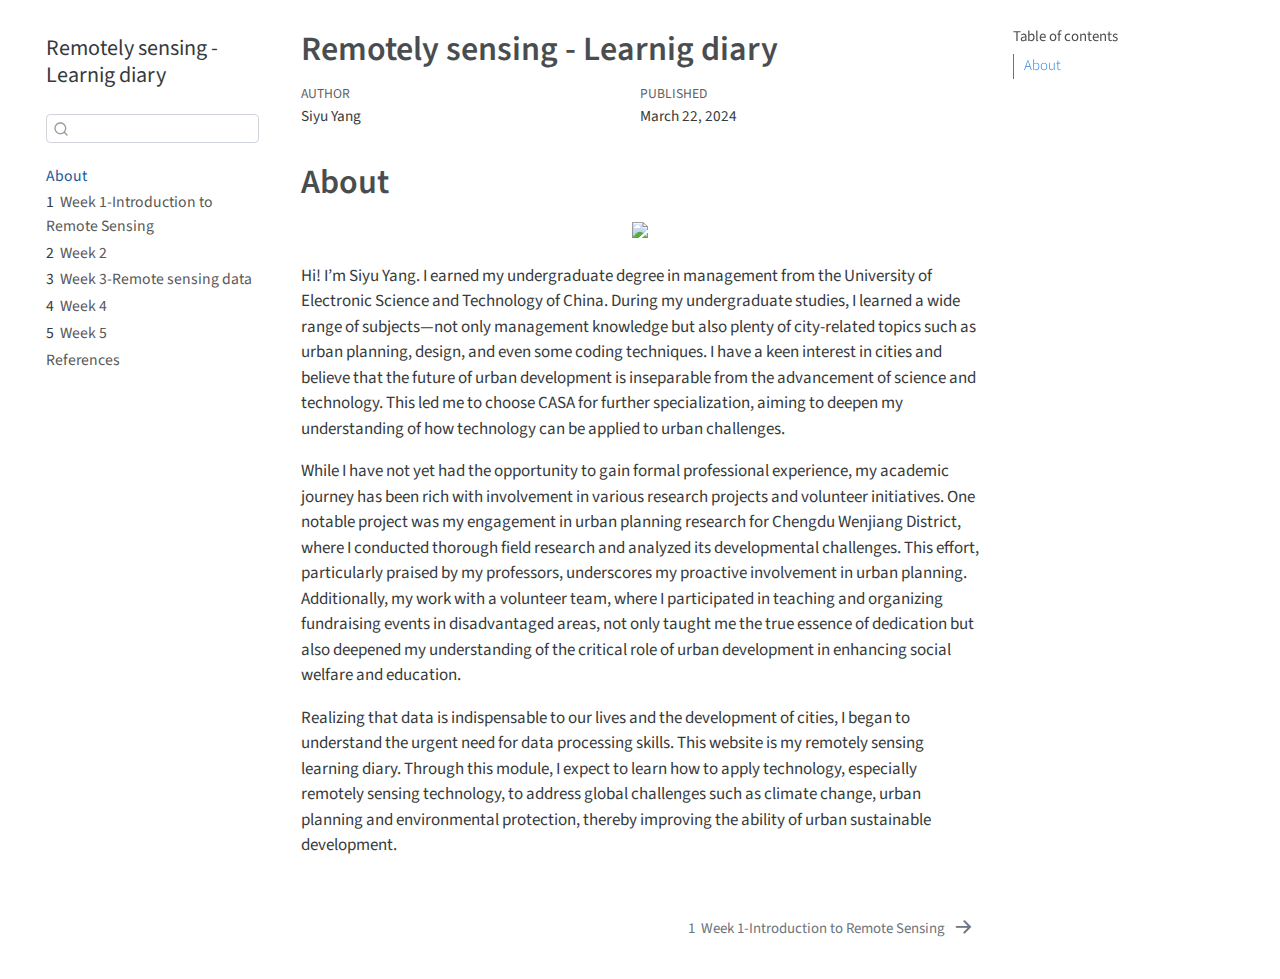
==== commit dff6f54f: "111" ====
--- a/docs/index.html
+++ b/docs/index.html
@@ -109,25 +109,31 @@
         <li class="sidebar-item">
   <div class="sidebar-item-container"> 
   <a href="./week1.html" class="sidebar-item-text sidebar-link">
- <span class="menu-text"><span class="chapter-number">1</span>&nbsp; <span class="chapter-title">Week 1</span></span></a>
+ <span class="menu-text"><span class="chapter-number">1</span>&nbsp; <span class="chapter-title">Week 1-Introduction to Remote Sensing</span></span></a>
+  </div>
+</li>
+        <li class="sidebar-item">
+  <div class="sidebar-item-container"> 
+  <a href="./week2.html" class="sidebar-item-text sidebar-link">
+ <span class="menu-text"><span class="chapter-number">2</span>&nbsp; <span class="chapter-title">Week 2</span></span></a>
   </div>
 </li>
         <li class="sidebar-item">
   <div class="sidebar-item-container"> 
   <a href="./week3.html" class="sidebar-item-text sidebar-link">
- <span class="menu-text"><span class="chapter-number">2</span>&nbsp; <span class="chapter-title">week 3</span></span></a>
+ <span class="menu-text"><span class="chapter-number">3</span>&nbsp; <span class="chapter-title">Week 3-Remote sensing data</span></span></a>
   </div>
 </li>
         <li class="sidebar-item">
   <div class="sidebar-item-container"> 
   <a href="./week4.html" class="sidebar-item-text sidebar-link">
- <span class="menu-text"><span class="chapter-number">3</span>&nbsp; <span class="chapter-title">Week 4</span></span></a>
+ <span class="menu-text"><span class="chapter-number">4</span>&nbsp; <span class="chapter-title">Week 4</span></span></a>
   </div>
 </li>
         <li class="sidebar-item">
   <div class="sidebar-item-container"> 
   <a href="./week5.html" class="sidebar-item-text sidebar-link">
- <span class="menu-text"><span class="chapter-number">4</span>&nbsp; <span class="chapter-title">Week 5</span></span></a>
+ <span class="menu-text"><span class="chapter-number">5</span>&nbsp; <span class="chapter-title">Week 5</span></span></a>
   </div>
 </li>
         <li class="sidebar-item">
@@ -435,7 +441,7 @@
   </div>
   <div class="nav-page nav-page-next">
       <a href="./week1.html" class="pagination-link">
-        <span class="nav-page-text"><span class="chapter-number">1</span>&nbsp; <span class="chapter-title">Week 1</span></span> <i class="bi bi-arrow-right-short"></i>
+        <span class="nav-page-text"><span class="chapter-number">1</span>&nbsp; <span class="chapter-title">Week 1-Introduction to Remote Sensing</span></span> <i class="bi bi-arrow-right-short"></i>
       </a>
   </div>
 </nav>
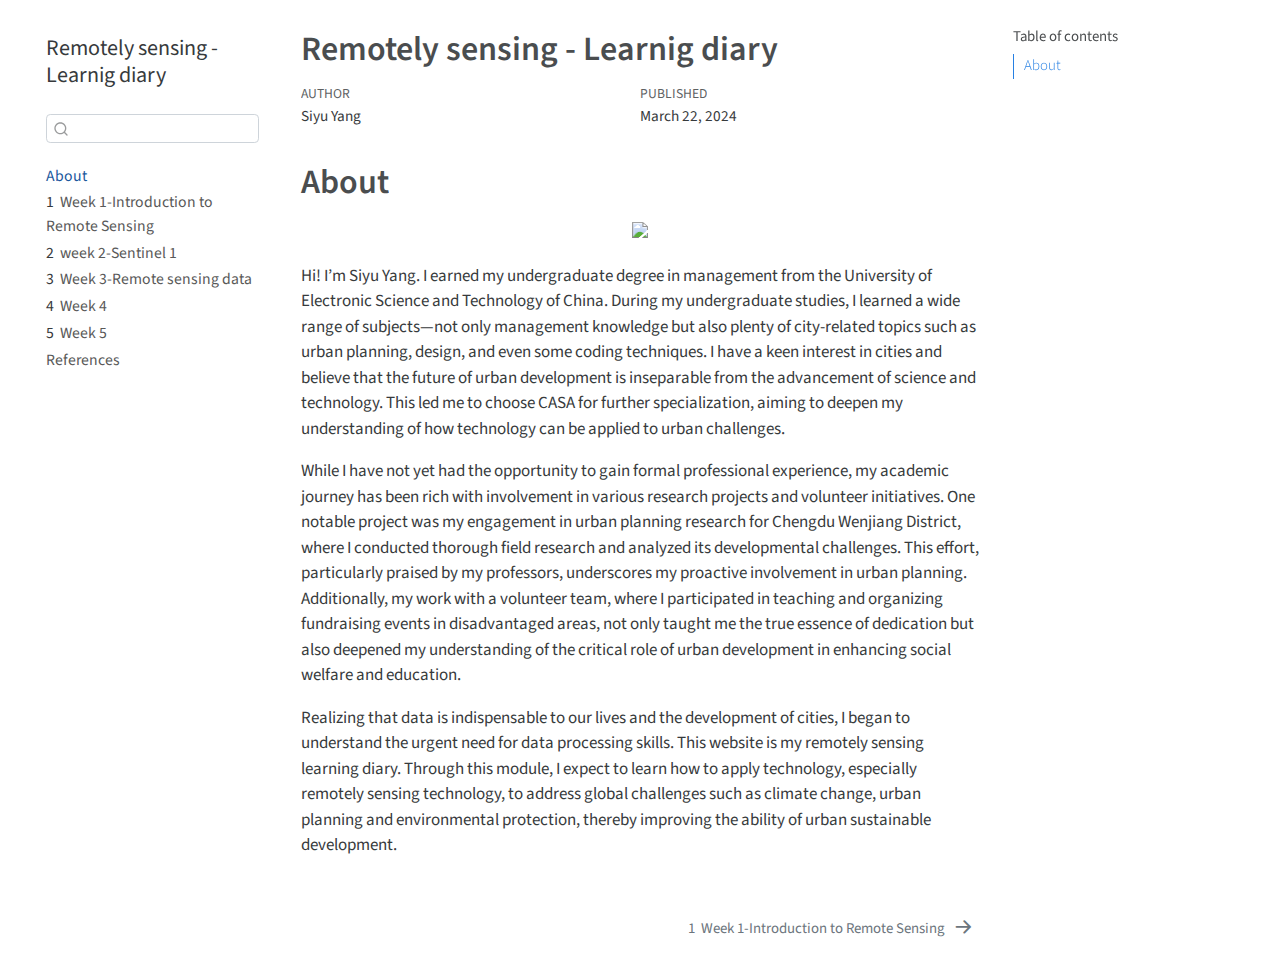
==== commit af9f7201: "222" ====
--- a/docs/index.html
+++ b/docs/index.html
@@ -115,7 +115,7 @@
         <li class="sidebar-item">
   <div class="sidebar-item-container"> 
   <a href="./week2.html" class="sidebar-item-text sidebar-link">
- <span class="menu-text"><span class="chapter-number">2</span>&nbsp; <span class="chapter-title">Week 2</span></span></a>
+ <span class="menu-text"><span class="chapter-number">2</span>&nbsp; <span class="chapter-title">week 2-Sentinel 1</span></span></a>
   </div>
 </li>
         <li class="sidebar-item">
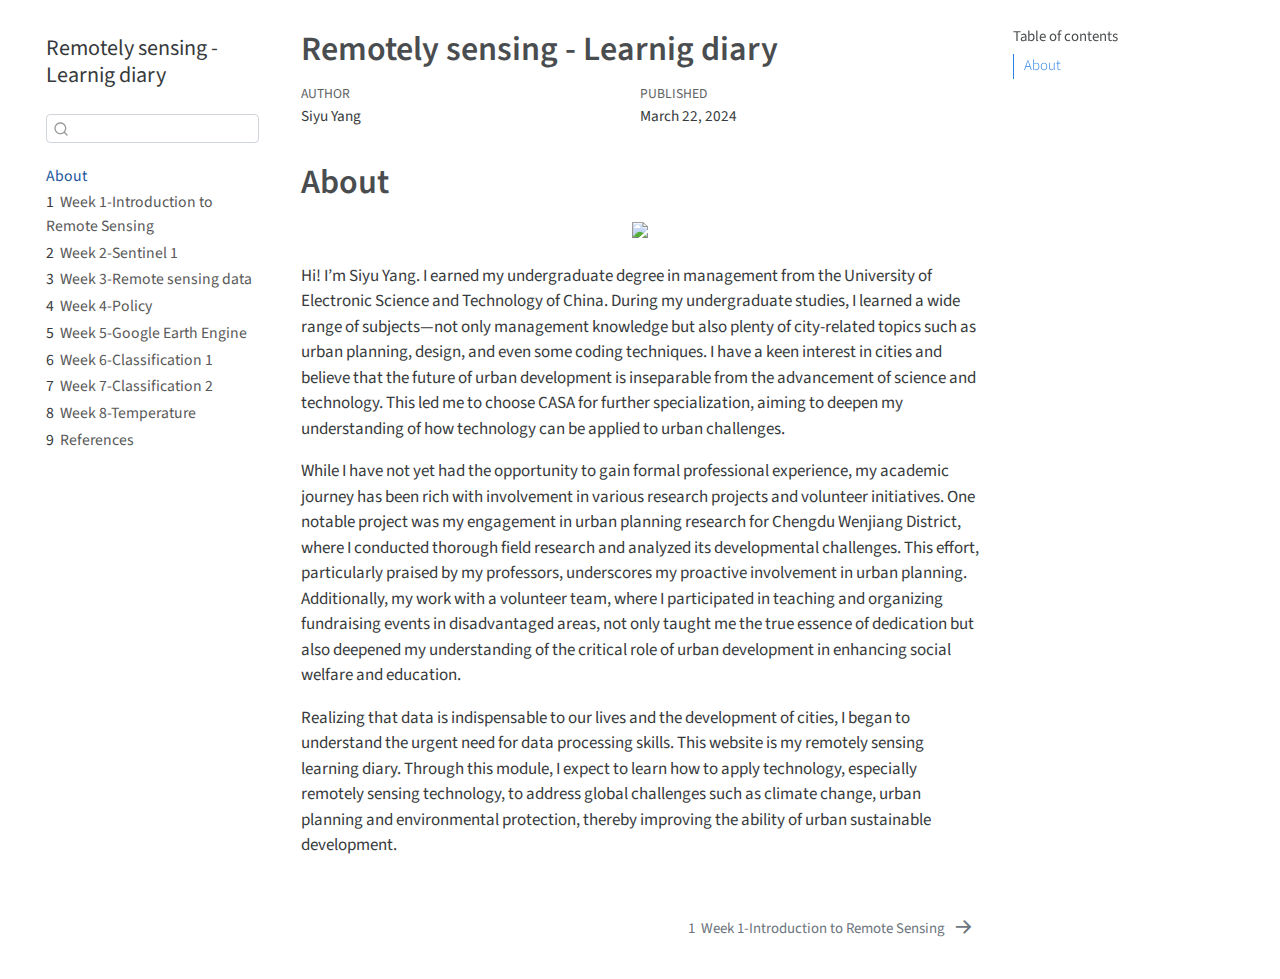
==== commit f4a3a81e: "333" ====
--- a/docs/index.html
+++ b/docs/index.html
@@ -115,7 +115,7 @@
         <li class="sidebar-item">
   <div class="sidebar-item-container"> 
   <a href="./week2.html" class="sidebar-item-text sidebar-link">
- <span class="menu-text"><span class="chapter-number">2</span>&nbsp; <span class="chapter-title">week 2-Sentinel 1</span></span></a>
+ <span class="menu-text"><span class="chapter-number">2</span>&nbsp; <span class="chapter-title">Week 2-Sentinel 1</span></span></a>
   </div>
 </li>
         <li class="sidebar-item">
@@ -127,19 +127,37 @@
         <li class="sidebar-item">
   <div class="sidebar-item-container"> 
   <a href="./week4.html" class="sidebar-item-text sidebar-link">
- <span class="menu-text"><span class="chapter-number">4</span>&nbsp; <span class="chapter-title">Week 4</span></span></a>
+ <span class="menu-text"><span class="chapter-number">4</span>&nbsp; <span class="chapter-title">Week 4-Policy</span></span></a>
   </div>
 </li>
         <li class="sidebar-item">
   <div class="sidebar-item-container"> 
   <a href="./week5.html" class="sidebar-item-text sidebar-link">
- <span class="menu-text"><span class="chapter-number">5</span>&nbsp; <span class="chapter-title">Week 5</span></span></a>
+ <span class="menu-text"><span class="chapter-number">5</span>&nbsp; <span class="chapter-title">Week 5-Google Earth Engine</span></span></a>
+  </div>
+</li>
+        <li class="sidebar-item">
+  <div class="sidebar-item-container"> 
+  <a href="./week6.html" class="sidebar-item-text sidebar-link">
+ <span class="menu-text"><span class="chapter-number">6</span>&nbsp; <span class="chapter-title">Week 6-Classification 1</span></span></a>
+  </div>
+</li>
+        <li class="sidebar-item">
+  <div class="sidebar-item-container"> 
+  <a href="./week7.html" class="sidebar-item-text sidebar-link">
+ <span class="menu-text"><span class="chapter-number">7</span>&nbsp; <span class="chapter-title">Week 7-Classification 2</span></span></a>
+  </div>
+</li>
+        <li class="sidebar-item">
+  <div class="sidebar-item-container"> 
+  <a href="./week8.html" class="sidebar-item-text sidebar-link">
+ <span class="menu-text"><span class="chapter-number">8</span>&nbsp; <span class="chapter-title">Week 8-Temperature</span></span></a>
   </div>
 </li>
         <li class="sidebar-item">
   <div class="sidebar-item-container"> 
   <a href="./references.html" class="sidebar-item-text sidebar-link">
- <span class="menu-text">References</span></a>
+ <span class="menu-text"><span class="chapter-number">9</span>&nbsp; <span class="chapter-title">References</span></span></a>
   </div>
 </li>
     </ul>
